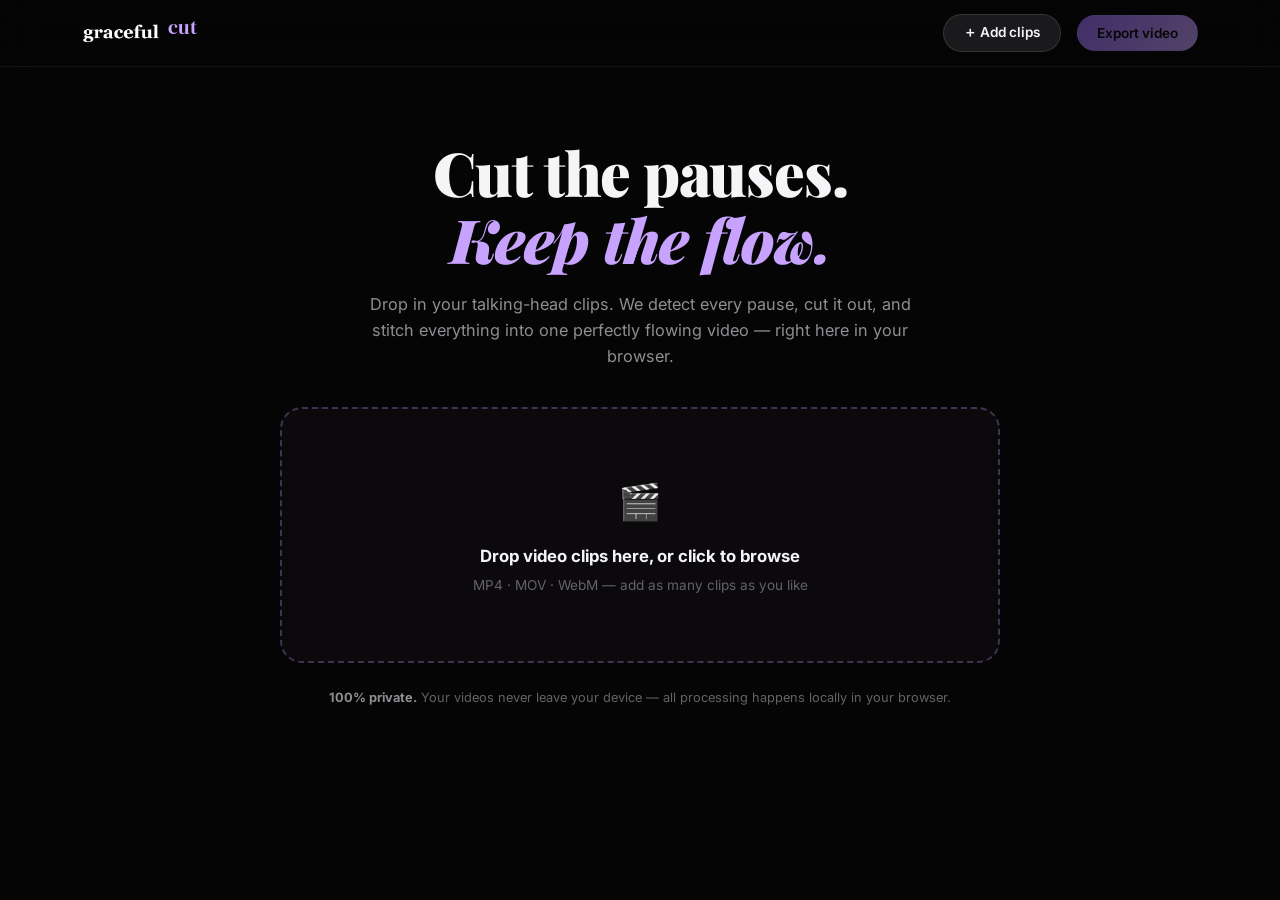
==== editor/index.html @ 5496f0fd "Add graceful cut — in-browser video editor with automatic pause removal - Upload multiple talking-he" ====
<!DOCTYPE html>
<html lang="en">
<head>
  <meta charset="UTF-8" />
  <meta name="viewport" content="width=device-width, initial-scale=1.0" />
  <meta name="theme-color" content="#050505" />
  <title>graceful cut — automatic pause removal &amp; clip stitching</title>
  <link href="https://fonts.googleapis.com/css2?family=DM+Serif+Display:ital@0;1&family=Inter:wght@300;400;500;600;700;800;900&family=Playfair+Display:ital,wght@0,400;0,700;0,900;1,400;1,700&display=swap" rel="stylesheet" />
  <link rel="icon" type="image/png" sizes="32x32" href="../Logo/favicon.png" />
  <link rel="apple-touch-icon" sizes="180x180" href="../Logo/apple-touch-icon.png" />
  <style>
    *, *::before, *::after { margin: 0; padding: 0; box-sizing: border-box; }

    :root {
      --bg: #050505;
      --bg-2: #0c0c0c;
      --surface: #111113;
      --surface-2: #1a1a1d;
      --border: rgba(255,255,255,0.06);
      --border-light: rgba(255,255,255,0.12);
      --text: #f5f5f7;
      --text-muted: #8e8e93;
      --text-dim: #636366;
      --white: #ffffff;
      --accent: #c8a2ff;
      --accent-2: #9d6eff;
      --warm: #ffb86c;
      --teal: #64ffda;
      --danger: #ff6b6b;
    }

    html { font-size: 16px; }
    body {
      font-family: 'Inter', -apple-system, BlinkMacSystemFont, sans-serif;
      background: var(--bg);
      color: var(--text);
      line-height: 1.6;
      min-height: 100vh;
      -webkit-font-smoothing: antialiased;
    }
    ::selection { background: var(--accent-2); color: white; }
    a { color: inherit; text-decoration: none; }
    button { font-family: inherit; cursor: pointer; }
    .container { max-width: 1180px; margin: 0 auto; padding: 0 clamp(1rem, 3vw, 2rem); }

    /* ── NAV ── */
    nav {
      position: sticky; top: 0; z-index: 100;
      padding: 0.7rem 0;
      background: rgba(5,5,5,0.8);
      backdrop-filter: blur(24px) saturate(180%);
      -webkit-backdrop-filter: blur(24px) saturate(180%);
      border-bottom: 1px solid var(--border);
    }
    nav .container { display: flex; align-items: center; gap: 1rem; }
    .logo { display: flex; align-items: baseline; gap: 0.5rem; }
    .logo img { height: 44px; width: auto; display: block; align-self: center; }
    .logo .app-name {
      font-family: 'DM Serif Display', serif;
      font-size: 1.25rem; color: var(--accent); letter-spacing: 0.01em;
    }
    .nav-spacer { flex: 1; }
    .btn {
      display: inline-flex; align-items: center; gap: 0.45rem;
      padding: 0.55rem 1.2rem; border-radius: 100px;
      border: 1px solid var(--border-light);
      background: var(--surface-2); color: var(--text);
      font-weight: 600; font-size: 0.85rem;
      transition: all 0.25s cubic-bezier(0.4,0,0.2,1);
      white-space: nowrap;
    }
    .btn:hover { border-color: rgba(255,255,255,0.25); transform: translateY(-1px); }
    .btn.primary { background: var(--white); color: var(--bg); border-color: transparent; }
    .btn.primary:hover { box-shadow: 0 0 24px rgba(255,255,255,0.18); }
    .btn.accent { background: linear-gradient(135deg, var(--accent-2), var(--accent)); color: #0a0a0a; border-color: transparent; }
    .btn.accent:hover { box-shadow: 0 0 24px rgba(157,110,255,0.4); }
    .btn:disabled { opacity: 0.4; cursor: not-allowed; transform: none; box-shadow: none; }
    .btn.small { padding: 0.35rem 0.85rem; font-size: 0.78rem; }
    .btn.ghost { background: transparent; border-color: transparent; color: var(--text-muted); }
    .btn.ghost:hover { color: var(--text); border-color: var(--border-light); }

    main { padding: 1.6rem 0 5rem; }

    /* ── EMPTY STATE ── */
    #emptyState { text-align: center; padding: clamp(2rem, 8vh, 6rem) 0; }
    #emptyState h1 {
      font-family: 'Playfair Display', serif;
      font-size: clamp(2.2rem, 5.5vw, 3.8rem);
      font-weight: 900; line-height: 1.1; letter-spacing: -0.02em;
      margin-bottom: 1.1rem;
    }
    #emptyState h1 em { font-style: italic; color: var(--accent); }
    #emptyState p.sub { color: var(--text-muted); max-width: 560px; margin: 0 auto 2.4rem; font-size: 1.02rem; }
    .dropzone {
      max-width: 720px; margin: 0 auto;
      border: 2px dashed rgba(200,162,255,0.28);
      border-radius: 22px;
      padding: clamp(2.2rem, 6vw, 4rem) 1.5rem;
      background: rgba(200,162,255,0.03);
      transition: all 0.25s;
      cursor: pointer;
    }
    .dropzone:hover, .dropzone.over { border-color: var(--accent); background: rgba(200,162,255,0.07); }
    .dropzone .dz-icon { font-size: 2.2rem; margin-bottom: 0.8rem; }
    .dropzone .dz-title { font-weight: 700; font-size: 1.05rem; margin-bottom: 0.35rem; }
    .dropzone .dz-sub { color: var(--text-dim); font-size: 0.85rem; }
    .privacy-note { margin-top: 1.6rem; color: var(--text-dim); font-size: 0.8rem; }
    .privacy-note b { color: var(--text-muted); }

    /* ── PLAYER ── */
    #editorUI { display: none; }
    #editorUI.on { display: block; }
    .player-card {
      background: var(--surface);
      border: 1px solid var(--border);
      border-radius: 18px;
      overflow: hidden;
      margin-bottom: 1.2rem;
    }
    #stage {
      position: relative; width: 100%;
      aspect-ratio: 16 / 9;
      background: #000;
      max-height: 62vh;
    }
    #stage video {
      position: absolute; inset: 0; width: 100%; height: 100%;
      object-fit: contain; opacity: 0; pointer-events: none;
    }
    #stage video.on { opacity: 1; }
    #stageHint {
      position: absolute; inset: 0; display: flex; align-items: center; justify-content: center;
      cursor: pointer; z-index: 2;
    }
    #bigPlay {
      width: 74px; height: 74px; border-radius: 50%;
      background: rgba(10,10,10,0.55); border: 1px solid rgba(255,255,255,0.2);
      backdrop-filter: blur(8px);
      display: flex; align-items: center; justify-content: center;
      font-size: 1.6rem; color: white;
      transition: all 0.25s; pointer-events: none;
    }
    #stageHint:hover #bigPlay { transform: scale(1.07); background: rgba(157,110,255,0.5); }
    #stageHint.hidden #bigPlay { opacity: 0; }

    .transport { padding: 0.85rem 1rem 1rem; }
    .transport-row { display: flex; align-items: center; gap: 0.9rem; flex-wrap: wrap; }
    #playBtn {
      width: 42px; height: 42px; border-radius: 50%; flex: none;
      background: var(--white); color: var(--bg); border: none;
      font-size: 1rem; display: flex; align-items: center; justify-content: center;
      transition: transform 0.2s;
    }
    #playBtn:hover { transform: scale(1.06); }
    .time-label { font-variant-numeric: tabular-nums; font-size: 0.85rem; color: var(--text-muted); min-width: 52px; }
    .time-label.cur { color: var(--text); font-weight: 600; text-align: right; }
    .seek-wrap { flex: 1; position: relative; height: 26px; min-width: 200px; display: flex; align-items: center; }
    .seek-track {
      position: absolute; left: 0; right: 0; top: 50%; transform: translateY(-50%);
      height: 8px; border-radius: 6px;
      background: var(--surface-2); overflow: hidden;
    }
    .seek-fill { position: absolute; left: 0; top: 0; bottom: 0; width: 0%; background: linear-gradient(90deg, var(--accent-2), var(--accent)); border-radius: 6px; }
    #seek {
      -webkit-appearance: none; appearance: none;
      position: relative; width: 100%; background: transparent; height: 26px; margin: 0;
      cursor: pointer; z-index: 2;
    }
    #seek::-webkit-slider-thumb {
      -webkit-appearance: none; width: 15px; height: 15px; border-radius: 50%;
      background: var(--white); border: 2px solid var(--accent-2);
      box-shadow: 0 1px 6px rgba(0,0,0,0.6);
    }
    #seek::-moz-range-thumb {
      width: 13px; height: 13px; border-radius: 50%;
      background: var(--white); border: 2px solid var(--accent-2);
    }
    .saved-chip {
      display: inline-flex; align-items: center; gap: 0.4rem;
      padding: 0.3rem 0.85rem; border-radius: 100px;
      background: rgba(100,255,218,0.07); border: 1px solid rgba(100,255,218,0.18);
      color: var(--teal); font-size: 0.78rem; font-weight: 600; white-space: nowrap;
    }

    /* ── SETTINGS ── */
    .settings-bar {
      background: var(--surface);
      border: 1px solid var(--border);
      border-radius: 16px;
      padding: 0.9rem 1.1rem;
      margin-bottom: 1.6rem;
      display: flex; align-items: center; gap: 1.4rem; flex-wrap: wrap;
    }
    .settings-title { font-size: 0.72rem; font-weight: 700; letter-spacing: 0.14em; text-transform: uppercase; color: var(--accent); white-space: nowrap; }
    .slider-group { display: flex; align-items: center; gap: 0.6rem; }
    .slider-group label { font-size: 0.78rem; color: var(--text-muted); white-space: nowrap; }
    .slider-group output { font-size: 0.78rem; color: var(--text); font-weight: 600; min-width: 46px; font-variant-numeric: tabular-nums; }
    input[type="range"].mini {
      -webkit-appearance: none; appearance: none; width: 110px; height: 4px; border-radius: 4px;
      background: var(--surface-2); outline: none; cursor: pointer;
    }
    input[type="range"].mini::-webkit-slider-thumb {
      -webkit-appearance: none; width: 13px; height: 13px; border-radius: 50%;
      background: var(--accent); border: none;
    }
    input[type="range"].mini::-moz-range-thumb { width: 13px; height: 13px; border-radius: 50%; background: var(--accent); border: none; }
    .settings-note { font-size: 0.72rem; color: var(--text-dim); flex-basis: 100%; }

    /* ── CLIPS ── */
    .clips-header { display: flex; align-items: baseline; gap: 1rem; margin-bottom: 0.4rem; }
    .clips-header h2 { font-family: 'Playfair Display', serif; font-size: 1.5rem; font-weight: 700; }
    .clips-header .hint { color: var(--text-dim); font-size: 0.8rem; }

    .insert-zone { display: flex; justify-content: center; padding: 0.15rem 0; }
    .insert-zone button {
      border: 1px dashed rgba(255,255,255,0.14); background: transparent;
      color: var(--text-dim); border-radius: 100px;
      font-size: 0.72rem; font-weight: 600; padding: 0.22rem 0.9rem;
      opacity: 0.55; transition: all 0.2s;
    }
    .insert-zone button:hover, .insert-zone.over button { opacity: 1; color: var(--accent); border-color: rgba(200,162,255,0.5); background: rgba(200,162,255,0.06); }

    .clip-row {
      background: var(--surface);
      border: 1px solid var(--border);
      border-radius: 16px;
      padding: 0.85rem 1rem 1rem;
      transition: border-color 0.2s, box-shadow 0.2s;
    }
    .clip-row.drag-over-top { box-shadow: 0 -3px 0 0 var(--accent); }
    .clip-row.drag-over-bottom { box-shadow: 0 3px 0 0 var(--accent); }
    .clip-row.dragging { opacity: 0.45; }
    .clip-head { display: flex; align-items: center; gap: 0.8rem; margin-bottom: 0.7rem; }
    .grab {
      cursor: grab; color: var(--text-dim); font-size: 1rem; line-height: 1;
      padding: 0.3rem 0.15rem; user-select: none; flex: none;
    }
    .grab:active { cursor: grabbing; }
    .clip-thumb {
      width: 58px; height: 36px; border-radius: 7px; object-fit: cover;
      background: #000; border: 1px solid var(--border-light); flex: none;
    }
    .clip-info { min-width: 0; flex: 1; }
    .clip-name { font-weight: 600; font-size: 0.88rem; white-space: nowrap; overflow: hidden; text-overflow: ellipsis; }
    .clip-meta { font-size: 0.74rem; color: var(--text-muted); font-variant-numeric: tabular-nums; }
    .clip-meta .saved { color: var(--teal); }
    .clip-meta .warn { color: var(--warm); }
    .clip-actions { display: flex; gap: 0.3rem; flex: none; }
    .icon-btn {
      width: 30px; height: 30px; border-radius: 8px;
      border: 1px solid transparent; background: transparent;
      color: var(--text-dim); font-size: 0.85rem;
      display: flex; align-items: center; justify-content: center;
      transition: all 0.2s;
    }
    .icon-btn:hover { color: var(--text); background: var(--surface-2); border-color: var(--border-light); }
    .icon-btn.danger:hover { color: var(--danger); }
    .icon-btn:disabled { opacity: 0.25; cursor: default; background: transparent; border-color: transparent; }

    .strip {
      position: relative; height: 64px;
      border-radius: 10px; overflow: hidden;
      background: var(--bg-2);
      border: 1px solid var(--border);
      touch-action: none;
    }
    .strip canvas { position: absolute; inset: 0; width: 100%; height: 100%; display: block; }
    .strip .olay { position: absolute; inset: 0; }
    .strip .analyzing-note {
      position: absolute; inset: 0; display: flex; align-items: center; justify-content: center;
      font-size: 0.78rem; color: var(--accent); gap: 0.5rem;
      background: repeating-linear-gradient(100deg, transparent 0 18px, rgba(200,162,255,0.04) 18px 36px);
      background-size: 200% 100%;
      animation: shimmer 1.4s linear infinite;
    }
    @keyframes shimmer { to { background-position: -72px 0; } }
    .spinner {
      width: 13px; height: 13px; border-radius: 50%;
      border: 2px solid rgba(200,162,255,0.25); border-top-color: var(--accent);
      animation: spin 0.8s linear infinite;
    }
    @keyframes spin { to { transform: rotate(360deg); } }

    .seg {
      position: absolute; top: 0; bottom: 0;
      cursor: pointer;
    }
    .seg::after {
      content: ''; position: absolute; inset: 0;
      border-top: 2px solid rgba(100,255,218,0.45);
      border-bottom: 2px solid rgba(100,255,218,0.45);
      pointer-events: none;
    }
    .seg.sel { background: rgba(200,162,255,0.12); }
    .seg.sel::after { border-color: var(--accent); }
    .seg .h { position: absolute; top: 0; bottom: 0; width: 10px; cursor: ew-resize; z-index: 3; }
    .seg .h::after {
      content: ''; position: absolute; top: 18%; bottom: 18%; width: 3px;
      border-radius: 3px; background: rgba(255,255,255,0.35);
      opacity: 0; transition: opacity 0.15s;
    }
    .seg .h.l { left: -1px; } .seg .h.l::after { left: 2px; }
    .seg .h.r { right: -1px; } .seg .h.r::after { right: 2px; }
    .strip:hover .seg .h::after, .seg.sel .h::after { opacity: 1; }
    .seg .kill {
      position: absolute; top: 4px; right: 5px; z-index: 4;
      width: 20px; height: 20px; border-radius: 6px;
      background: rgba(255,107,107,0.9); color: #fff; border: none;
      font-size: 0.72rem; line-height: 1; display: none;
      align-items: center; justify-content: center;
    }
    .seg.sel .kill { display: flex; }

    .gap {
      position: absolute; top: 0; bottom: 0; cursor: pointer;
      background: rgba(5,5,5,0.68);
      background-image: repeating-linear-gradient(135deg, rgba(255,107,107,0.13) 0 5px, transparent 5px 11px);
      transition: background-color 0.15s;
    }
    .gap:hover { background-color: rgba(255,107,107,0.14); }
    .gap::after {
      content: '↺'; position: absolute; top: 50%; left: 50%; transform: translate(-50%,-50%);
      color: var(--danger); font-size: 0.8rem; opacity: 0; transition: opacity 0.15s;
    }
    .gap:hover::after { opacity: 1; }

    .playhead {
      position: absolute; top: 0; bottom: 0; width: 2px;
      background: var(--white); z-index: 5; display: none;
      box-shadow: 0 0 8px rgba(255,255,255,0.7);
      pointer-events: none;
    }

    .add-end-wrap { margin-top: 1rem; display: flex; justify-content: center; }

    /* ── MODAL ── */
    .modal {
      position: fixed; inset: 0; z-index: 500;
      background: rgba(0,0,0,0.72);
      backdrop-filter: blur(6px);
      display: flex; align-items: center; justify-content: center;
      padding: 1.2rem;
    }
    .modal[hidden] { display: none; }
    .sheet {
      background: var(--surface);
      border: 1px solid var(--border-light);
      border-radius: 20px;
      width: min(480px, 100%);
      padding: 1.8rem;
      box-shadow: 0 30px 80px rgba(0,0,0,0.6);
    }
    .sheet h3 { font-family: 'Playfair Display', serif; font-size: 1.5rem; margin-bottom: 1.1rem; }
    .field { margin-bottom: 1rem; }
    .field label { display: block; font-size: 0.78rem; font-weight: 600; color: var(--text-muted); margin-bottom: 0.4rem; }
    .field select {
      width: 100%; padding: 0.65rem 0.8rem; border-radius: 10px;
      background: var(--surface-2); color: var(--text);
      border: 1px solid var(--border-light); font-family: inherit; font-size: 0.9rem;
    }
    .note { font-size: 0.78rem; color: var(--text-dim); margin-bottom: 1.2rem; line-height: 1.55; }
    .note b { color: var(--text-muted); }
    .sheet .actions { display: flex; gap: 0.7rem; justify-content: flex-end; }
    .prog-wrap { margin: 0.4rem 0 1.2rem; }
    .prog-bar { height: 9px; border-radius: 6px; background: var(--surface-2); overflow: hidden; }
    .prog-fill { height: 100%; width: 0%; border-radius: 6px; background: linear-gradient(90deg, var(--accent-2), var(--teal)); transition: width 0.3s linear; }
    .prog-label { display: flex; justify-content: space-between; font-size: 0.78rem; color: var(--text-muted); margin-top: 0.5rem; font-variant-numeric: tabular-nums; }
    .done-box { text-align: center; padding: 0.6rem 0 1.2rem; }
    .done-box .big { font-size: 2rem; margin-bottom: 0.5rem; }
    .done-box p { color: var(--text-muted); font-size: 0.88rem; }
    .done-box a { color: var(--teal); font-weight: 600; }

    .toast {
      position: fixed; bottom: 1.4rem; left: 50%; transform: translateX(-50%) translateY(20px);
      background: var(--surface-2); border: 1px solid var(--border-light);
      color: var(--text); font-size: 0.85rem; padding: 0.7rem 1.3rem;
      border-radius: 100px; z-index: 600; opacity: 0;
      transition: all 0.3s; pointer-events: none; white-space: nowrap;
      box-shadow: 0 10px 40px rgba(0,0,0,0.5);
    }
    .toast.on { opacity: 1; transform: translateX(-50%) translateY(0); }

    @media (max-width: 640px) {
      .logo img { height: 34px; }
      .settings-bar { gap: 0.8rem; }
      .transport-row { gap: 0.6rem; }
      .saved-chip { display: none; }
      .clip-thumb { display: none; }
    }
  </style>
</head>
<body>

<nav>
  <div class="container">
    <a class="logo" href="../" title="Back to the graceful site">
      <img src="../Logo/graceful-w.png.webp" alt="graceful" />
      <span class="app-name">cut</span>
    </a>
    <div class="nav-spacer"></div>
    <button class="btn" id="addClipsBtn">＋ Add clips</button>
    <button class="btn accent" id="exportBtn" disabled>Export video</button>
  </div>
</nav>

<main class="container">

  <!-- EMPTY STATE -->
  <section id="emptyState">
    <h1>Cut the pauses.<br /><em>Keep the flow.</em></h1>
    <p class="sub">Drop in your talking-head clips. We detect every pause, cut it out, and stitch everything into one perfectly flowing video — right here in your browser.</p>
    <div class="dropzone" id="dropzone">
      <div class="dz-icon">🎬</div>
      <div class="dz-title">Drop video clips here, or click to browse</div>
      <div class="dz-sub">MP4 · MOV · WebM — add as many clips as you like</div>
    </div>
    <p class="privacy-note"><b>100% private.</b> Your videos never leave your device — all processing happens locally in your browser.</p>
  </section>

  <!-- EDITOR -->
  <section id="editorUI">
    <div class="player-card">
      <div id="stage">
        <div id="stageHint"><div id="bigPlay">▶</div></div>
      </div>
      <div class="transport">
        <div class="transport-row">
          <button id="playBtn" title="Play / pause (space)">▶</button>
          <span class="time-label cur" id="curTime">0:00</span>
          <div class="seek-wrap">
            <div class="seek-track" id="seekTrack"><div class="seek-fill" id="seekFill"></div></div>
            <input type="range" id="seek" min="0" max="100" step="0.01" value="0" />
          </div>
          <span class="time-label" id="totTime">0:00</span>
          <span class="saved-chip" id="savedChip">✂ saved 0:00</span>
        </div>
      </div>
    </div>

    <div class="settings-bar">
      <span class="settings-title">Pause detection</span>
      <div class="slider-group">
        <label for="sThresh">Sensitivity</label>
        <input type="range" class="mini" id="sThresh" min="-60" max="-25" step="1" value="-42" />
        <output id="oThresh">-42 dB</output>
      </div>
      <div class="slider-group">
        <label for="sMin">Min pause</label>
        <input type="range" class="mini" id="sMin" min="0.2" max="2" step="0.05" value="0.5" />
        <output id="oMin">0.50s</output>
      </div>
      <div class="slider-group">
        <label for="sPad">Breathing room</label>
        <input type="range" class="mini" id="sPad" min="0" max="0.5" step="0.01" value="0.15" />
        <output id="oPad">0.15s</output>
      </div>
      <button class="btn small" id="redetectBtn">Re-detect pauses</button>
      <span class="settings-note">Re-detecting applies these settings to every clip and resets any manual trims. Striped regions are cut; click one to restore it. Drag segment edges to trim, click a segment and hit ✕ (or Delete) to cut it.</span>
    </div>

    <div class="clips-header">
      <h2>Clips</h2>
      <span class="hint">drag ⠿ to reorder · use ＋ zones to insert clips anywhere</span>
    </div>
    <div id="clipList"></div>
    <div class="add-end-wrap">
      <button class="btn" id="addEndBtn">＋ Add clips to the end</button>
    </div>
  </section>
</main>

<!-- EXPORT MODAL -->
<div class="modal" id="exportModal" hidden>
  <div class="sheet">
    <h3>Export video</h3>
    <div id="exportSetup">
      <div class="field">
        <label for="resSel">Resolution</label>
        <select id="resSel"></select>
      </div>
      <p class="note">Rendering runs in <b>real time</b> — a 5-minute edit takes about 5 minutes. Keep this tab <b>open and visible</b> until it finishes. The file downloads automatically when done.</p>
      <div class="actions">
        <button class="btn ghost" id="cancelSetupBtn">Cancel</button>
        <button class="btn accent" id="startExportBtn">Start export</button>
      </div>
    </div>
    <div id="exportProgress" hidden>
      <div class="prog-wrap">
        <div class="prog-bar"><div class="prog-fill" id="progFill"></div></div>
        <div class="prog-label"><span id="progPct">0%</span><span id="progEta">–</span></div>
      </div>
      <p class="note">Rendering… keep this tab visible. Audio is muted while exporting.</p>
      <div class="actions">
        <button class="btn ghost" id="cancelExportBtn">Cancel export</button>
      </div>
    </div>
    <div id="exportDone" hidden>
      <div class="done-box">
        <div class="big">✅</div>
        <p id="doneMsg">Your video has been downloaded.</p>
        <p style="margin-top:0.5rem"><a id="redownload" download>Download again</a></p>
      </div>
      <div class="actions">
        <button class="btn primary" id="closeDoneBtn">Done</button>
      </div>
    </div>
  </div>
</div>

<div class="toast" id="toast"></div>
<input type="file" id="fileInput" accept="video/*,.mp4,.mov,.m4v,.webm,.mkv" multiple hidden />

<script>
'use strict';

/* ═══════════════ STATE ═══════════════ */

const $ = s => document.querySelector(s);
const stage = $('#stage'), clipList = $('#clipList');

const state = {
  clips: [],           // ordered list of clip objects
  sel: null,           // {clipId, si} selected kept segment
  playing: false,
  t: 0,                // playhead position in composed (output) time
  exporting: false,
};
const settings = { thresholdDb: -42, minPause: 0.5, pad: 0.15 };
let uid = 0;
let insertIndex = null;      // where the next picked files get inserted (null = end)
let actx = null, streamDest = null;
let exportCancel = false;
let lastBlobUrl = null;

/* ═══════════════ UTILITIES ═══════════════ */

function fmt(t) {
  t = Math.max(0, t || 0);
  const m = Math.floor(t / 60), s = Math.floor(t % 60);
  return m + ':' + String(s).padStart(2, '0');
}
function fmtS(t) { return t >= 60 ? fmt(t) : (Math.round(t * 10) / 10) + 's'; }
function segLen(s) { return s.end - s.start; }
function keptDur(c) { return c.segments.reduce((a, s) => a + segLen(s), 0); }
function totalDur() { return state.clips.reduce((a, c) => a + keptDur(c), 0); }
function rawDur() { return state.clips.reduce((a, c) => a + (c.duration || 0), 0); }
function clipById(id) { return state.clips.find(c => c.id === id); }

function toast(msg) {
  const el = $('#toast');
  el.textContent = msg;
  el.classList.add('on');
  clearTimeout(el._t);
  el._t = setTimeout(() => el.classList.remove('on'), 2600);
}

function seekTo(v, t) {
  return new Promise(res => {
    t = Math.min(Math.max(t, 0), (v.duration || t));
    if (Math.abs(v.currentTime - t) < 0.002 && v.readyState >= 2) return res();
    let done = false;
    const h = () => { if (done) return; done = true; v.removeEventListener('seeked', h); res(); };
    v.addEventListener('seeked', h);
    setTimeout(h, 3000); // safety net — never hang on a stuck seek
    try { v.currentTime = t; } catch (e) { h(); }
  });
}

/* ═══════════════ COMPOSED TIMELINE MATH ═══════════════ */

// Composed time t → {ci, si, vt}: clip index, segment index, time within the clip.
function locate(t) {
  let rem = t;
  for (let ci = 0; ci < state.clips.length; ci++) {
    const c = state.clips[ci];
    for (let si = 0; si < c.segments.length; si++) {
      const L = segLen(c.segments[si]);
      if (rem < L - 1e-6) return { ci, si, vt: c.segments[si].start + rem };
      rem -= L;
    }
  }
  for (let ci = state.clips.length - 1; ci >= 0; ci--) {
    const c = state.clips[ci];
    if (c.segments.length) {
      const si = c.segments.length - 1;
      return { ci, si, vt: c.segments[si].end };
    }
  }
  return null;
}

function composedAt(ci, si, vt) {
  let t = 0;
  for (let i = 0; i < ci; i++) t += keptDur(state.clips[i]);
  const c = state.clips[ci];
  for (let j = 0; j < si; j++) t += segLen(c.segments[j]);
  return t + (vt - c.segments[si].start);
}

function nextLoc(loc) {
  const c = state.clips[loc.ci];
  if (loc.si + 1 < c.segments.length)
    return { ci: loc.ci, si: loc.si + 1, vt: c.segments[loc.si + 1].start };
  for (let ci = loc.ci + 1; ci < state.clips.length; ci++) {
    const k = state.clips[ci];
    if (k.segments.length) return { ci, si: 0, vt: k.segments[0].start };
  }
  return null;
}

/* ═══════════════ CLIP LOADING & ANALYSIS ═══════════════ */

async function addFiles(files, index) {
  const arr = [...files].filter(f =>
    (f.type && f.type.startsWith('video/')) || /\.(mp4|mov|m4v|webm|mkv)$/i.test(f.name));
  if (!arr.length) { toast('No video files found in that selection'); return; }
  stopPlayback();
  for (const f of arr) {
    const clip = makeClip(f);
    if (index == null) state.clips.push(clip);
    else state.clips.splice(index++, 0, clip);
    loadClip(clip);
  }
  refresh();
}

function makeClip(file) {
  const url = URL.createObjectURL(file);
  const v = document.createElement('video');
  v.src = url;
  v.preload = 'auto';
  v.playsInline = true;
  v.setAttribute('playsinline', '');
  v.muted = false;
  stage.appendChild(v);
  return {
    id: ++uid, file, url, video: v,
    name: file.name.replace(/\.[^.]+$/, ''),
    duration: 0, segments: [], status: 'loading',
    db: null, hop: 0.02, thumb: null,
    srcNode: null, monGain: null,
  };
}

async function loadClip(clip) {
  try {
    await new Promise((res, rej) => {
      if (clip.video.readyState >= 1) return res();
      clip.video.addEventListener('loadedmetadata', res, { once: true });
      clip.video.addEventListener('error', () => rej(new Error('unsupported')), { once: true });
    });
    clip.duration = clip.video.duration;
    if (!isFinite(clip.duration) || clip.duration <= 0) {
      // MediaRecorder-produced files (screen/browser recordings) report Infinity
      // until forced to seek to the end — standard workaround.
      const v = clip.video;
      await new Promise(res => {
        const h = () => { if (isFinite(v.duration)) { v.removeEventListener('durationchange', h); res(); } };
        v.addEventListener('durationchange', h);
        setTimeout(res, 4000);
        try { v.currentTime = 1e7; } catch (e) { res(); }
      });
      clip.duration = isFinite(v.duration) ? v.duration : 0;
      await seekTo(v, 0);
    }
    try {
      await seekTo(clip.video, Math.min(0.5, clip.duration / 2));
      clip.thumb = grabThumb(clip.video);
      await seekTo(clip.video, 0);
    } catch (e) { /* thumb is optional */ }
    refresh();
    await analyzeClip(clip);
  } catch (e) {
    clip.status = 'error';
    refresh();
    toast(`Couldn't load “${clip.name}” — format not supported by this browser`);
  }
}

function grabThumb(v) {
  if (!v.videoWidth) return null;
  const c = document.createElement('canvas');
  const s = 116 / v.videoWidth;
  c.width = 116; c.height = Math.max(1, Math.round(v.videoHeight * s));
  c.getContext('2d').drawImage(v, 0, 0, c.width, c.height);
  try { return c.toDataURL('image/jpeg', 0.6); } catch (e) { return null; }
}

async function analyzeClip(clip) {
  clip.status = 'analyzing';
  refresh();
  try {
    const buf = await clip.file.arrayBuffer();
    const rate = 16000;
    const octx = new OfflineAudioContext(1, rate, rate);
    const ab = await octx.decodeAudioData(buf);
    const hop = 0.02;
    const win = Math.round(hop * ab.sampleRate);
    const n = Math.max(1, Math.floor(ab.length / win));
    const db = new Float32Array(n);
    const chans = [];
    for (let c = 0; c < ab.numberOfChannels; c++) chans.push(ab.getChannelData(c));
    for (let i = 0; i < n; i++) {
      let sum = 0;
      const s0 = i * win, s1 = Math.min(ab.length, s0 + win);
      for (const ch of chans) for (let j = s0; j < s1; j++) { const x = ch[j]; sum += x * x; }
      const rms = Math.sqrt(sum / ((s1 - s0) * chans.length));
      db[i] = 20 * Math.log10(rms + 1e-7);
    }
    clip.db = db;
    clip.hop = hop;
    if (!isFinite(clip.duration) || clip.duration <= 0) clip.duration = n * hop;
    clip.segments = detectSegments(clip);
    clip.status = 'ready';
  } catch (e) {
    console.warn('Audio analysis failed for', clip.name, e);
    clip.db = null;
    clip.segments = clip.duration ? [{ start: 0, end: clip.duration }] : [];
    clip.status = 'noaudio';
  }
  refresh();
}

function detectSegments(clip) {
  const dur = clip.duration;
  if (!clip.db || !dur) return dur ? [{ start: 0, end: dur }] : [];
  const { thresholdDb, minPause, pad } = settings;
  const db = clip.db, hop = clip.hop;
  const removed = [];
  let i = 0;
  while (i < db.length) {
    if (db[i] < thresholdDb) {
      let j = i;
      while (j < db.length && db[j] < thresholdDb) j++;
      let t0 = i * hop, t1 = j * hop;
      const atStart = i === 0, atEnd = j === db.length;
      if (t1 - t0 >= minPause) {
        if (!atStart) t0 += pad;      // keep a breath of silence around speech
        if (atEnd) t1 = dur; else t1 -= pad;
        t0 = Math.max(0, t0); t1 = Math.min(dur, t1);
        if (t1 - t0 > 0.06) removed.push([t0, t1]);
      }
      i = j;
    } else i++;
  }
  const kept = [];
  let cur = 0;
  for (const [a, b] of removed) {
    if (a - cur >= 0.08) kept.push({ start: cur, end: a });
    cur = Math.max(cur, b);
  }
  if (dur - cur >= 0.08) kept.push({ start: cur, end: dur });
  return kept;
}

function gapsOf(clip) {
  const g = [];
  let cur = 0;
  for (const s of clip.segments) {
    if (s.start - cur > 0.01) g.push({ start: cur, end: s.start });
    cur = s.end;
  }
  if (clip.duration - cur > 0.01) g.push({ start: cur, end: clip.duration });
  return g;
}

function restoreGap(clip, gap) {
  let start = gap.start, end = gap.end;
  const remaining = [];
  for (const s of clip.segments) {
    if (Math.abs(s.end - gap.start) < 0.02 || Math.abs(s.start - gap.end) < 0.02) {
      start = Math.min(start, s.start);
      end = Math.max(end, s.end);
    } else remaining.push(s);
  }
  remaining.push({ start, end });
  remaining.sort((a, b) => a.start - b.start);
  clip.segments = remaining;
}

/* ═══════════════ AUDIO GRAPH ═══════════════ */

function ensureAudio() {
  if (!actx) {
    actx = new (window.AudioContext || window.webkitAudioContext)();
    streamDest = actx.createMediaStreamDestination();
  }
  for (const c of state.clips) {
    if (!c.srcNode && c.status !== 'error') {
      try {
        c.srcNode = actx.createMediaElementSource(c.video);
        c.monGain = actx.createGain();
        c.srcNode.connect(c.monGain);
        c.monGain.connect(actx.destination);
        c.srcNode.connect(streamDest);
      } catch (e) { /* already connected or no audio */ }
    }
  }
}

/* ═══════════════ PLAYBACK ENGINE ═══════════════ */

const player = {
  raf: 0,
  token: 0,
  wasPlaying: false,

  setActive(loc) {
    state.clips.forEach((c, i) => c.video.classList.toggle('on', i === loc.ci));
  },

  async show(loc) {           // display a paused frame at loc
    if (!loc) return;
    const tok = ++this.token;
    const c = state.clips[loc.ci];
    this.setActive(loc);
    await seekTo(c.video, loc.vt);
    if (tok !== this.token) return;
    updateTransport();
  },

  async play() {
    if (state.playing || state.exporting) return;
    if (totalDur() <= 0.01) { toast('Nothing to play yet — everything is cut'); return; }
    ensureAudio();
    if (actx.state === 'suspended') actx.resume();
    if (state.t >= totalDur() - 0.02) state.t = 0;
    const loc = locate(state.t);
    if (!loc) return;
    state.playing = true;
    updatePlayBtn();
    this.startSeg(loc);
  },

  async startSeg(loc) {
    const tok = ++this.token;
    const c = state.clips[loc.ci];
    this.setActive(loc);
    await seekTo(c.video, loc.vt);
    if (tok !== this.token || !state.playing) return;
    try { await c.video.play(); } catch (e) { this.pause(); return; }
    if (tok !== this.token || !state.playing) { c.video.pause(); return; }

    const tick = () => {
      if (tok !== this.token || !state.playing) return;
      const seg = c.segments[loc.si];
      if (!seg) { this.pause(); return; }
      const vt = c.video.currentTime;
      if (c.video.ended || vt >= seg.end - 0.015) {
        c.video.pause();
        const nxt = nextLoc(loc);
        if (nxt) {
          state.t = composedAt(nxt.ci, nxt.si, nxt.vt);
          this.startSeg(nxt);
        } else {
          state.t = totalDur();
          this.pause();
          updateTransport();
        }
        return;
      }
      state.t = composedAt(loc.ci, loc.si, Math.max(vt, seg.start));
      updateTransport(loc, vt);
      this.raf = requestAnimationFrame(tick);
    };
    this.raf = requestAnimationFrame(tick);
  },

  pause() {
    this.token++;
    state.playing = false;
    cancelAnimationFrame(this.raf);
    for (const c of state.clips) { try { c.video.pause(); } catch (e) {} }
    updatePlayBtn();
  },

  async seekComposed(t) {
    state.t = Math.min(Math.max(0, t), totalDur());
    await this.show(locate(state.t));
  },
};

function stopPlayback() { if (state.playing) player.pause(); }

function updatePlayBtn() {
  $('#playBtn').textContent = state.playing ? '⏸' : '▶';
  $('#stageHint').classList.toggle('hidden', state.playing);
}

function updateTransport(loc, vt) {
  const total = totalDur();
  $('#curTime').textContent = fmt(state.t);
  $('#totTime').textContent = fmt(total);
  const seek = $('#seek');
  if (!seek._dragging) {
    seek.max = Math.max(total, 0.01);
    seek.value = state.t;
  }
  $('#seekFill').style.width = total > 0 ? (state.t / total * 100) + '%' : '0%';
  // strip playhead on the active clip
  if (!loc && state.playing === false) loc = locate(state.t);
  document.querySelectorAll('.playhead').forEach(el => el.style.display = 'none');
  if (loc) {
    const c = state.clips[loc.ci];
    const row = clipList.querySelector(`[data-clip="${c.id}"] .playhead`);
    if (row && c.duration) {
      const t = vt != null ? vt : loc.vt;
      row.style.display = 'block';
      row.style.left = (t / c.duration * 100) + '%';
    }
  }
}

/* ═══════════════ RENDERING ═══════════════ */

function refresh() {
  const has = state.clips.length > 0;
  $('#emptyState').style.display = has ? 'none' : '';
  $('#editorUI').classList.toggle('on', has);
  $('#exportBtn').disabled = !has || totalDur() <= 0.01 || state.exporting;

  if (state.sel && (!clipById(state.sel.clipId) || !clipById(state.sel.clipId).segments[state.sel.si]))
    state.sel = null;

  state.t = Math.min(state.t, totalDur());

  if (!has) { clipList.innerHTML = ''; return; }

  clipList.innerHTML = '';
  state.clips.forEach((clip, idx) => {
    clipList.appendChild(makeInsertZone(idx));
    clipList.appendChild(makeClipRow(clip, idx));
  });

  const saved = Math.max(0, rawDur() - totalDur());
  $('#savedChip').textContent = '✂ saved ' + fmtS(saved);
  updateTransport();
  requestAnimationFrame(drawAllWaves);
}

function makeInsertZone(idx) {
  const z = document.createElement('div');
  z.className = 'insert-zone';
  const b = document.createElement('button');
  b.textContent = '＋ insert clips here';
  b.addEventListener('click', () => { insertIndex = idx; $('#fileInput').click(); });
  z.appendChild(b);
  z.addEventListener('dragover', e => { e.preventDefault(); z.classList.add('over'); });
  z.addEventListener('dragleave', () => z.classList.remove('over'));
  z.addEventListener('drop', e => {
    e.preventDefault(); e.stopPropagation();
    z.classList.remove('over');
    if (e.dataTransfer.files.length) addFiles(e.dataTransfer.files, idx);
  });
  return z;
}

function makeClipRow(clip, idx) {
  const row = document.createElement('div');
  row.className = 'clip-row';
  row.dataset.clip = clip.id;

  /* header */
  const head = document.createElement('div');
  head.className = 'clip-head';

  const grab = document.createElement('span');
  grab.className = 'grab';
  grab.textContent = '⠿';
  grab.title = 'Drag to reorder';
  grab.draggable = true;
  grab.addEventListener('dragstart', e => {
    e.dataTransfer.setData('text/plain', String(clip.id));
    e.dataTransfer.effectAllowed = 'move';
    try { e.dataTransfer.setDragImage(row, 24, 24); } catch (err) {}
    row.classList.add('dragging');
  });
  grab.addEventListener('dragend', () => row.classList.remove('dragging'));

  const thumb = document.createElement('img');
  thumb.className = 'clip-thumb';
  thumb.alt = '';
  if (clip.thumb) thumb.src = clip.thumb;

  const info = document.createElement('div');
  info.className = 'clip-info';
  const nm = document.createElement('div');
  nm.className = 'clip-name';
  nm.textContent = (idx + 1) + '. ' + clip.name;
  const meta = document.createElement('div');
  meta.className = 'clip-meta';
  if (clip.status === 'loading') meta.textContent = 'loading…';
  else if (clip.status === 'error') meta.innerHTML = '<span class="warn">⚠ format not supported — remove this clip</span>';
  else if (clip.status === 'analyzing') meta.textContent = fmt(clip.duration) + ' · detecting pauses…';
  else {
    const pauses = gapsOf(clip).length;
    const saved = Math.max(0, clip.duration - keptDur(clip));
    let s = fmt(clip.duration) + ' · ' + pauses + (pauses === 1 ? ' pause cut' : ' pauses cut');
    if (saved > 0.05) s += ' · <span class="saved">saved ' + fmtS(saved) + '</span>';
    if (clip.status === 'noaudio') s += ' · <span class="warn">no audio track — kept in full</span>';
    if (!clip.segments.length) s = fmt(clip.duration) + ' · <span class="warn">fully cut — click the strip to restore</span>';
    meta.innerHTML = s;
  }
  info.appendChild(nm);
  info.appendChild(meta);

  const actions = document.createElement('div');
  actions.className = 'clip-actions';
  const mk = (txt, title, fn, cls) => {
    const b = document.createElement('button');
    b.className = 'icon-btn' + (cls ? ' ' + cls : '');
    b.textContent = txt;
    b.title = title;
    b.addEventListener('click', fn);
    return b;
  };
  const up = mk('↑', 'Move up', () => moveClip(idx, idx - 1));
  const dn = mk('↓', 'Move down', () => moveClip(idx, idx + 1));
  up.disabled = idx === 0;
  dn.disabled = idx === state.clips.length - 1;
  actions.appendChild(up);
  actions.appendChild(dn);
  actions.appendChild(mk('✕', 'Remove clip', () => removeClip(clip), 'danger'));

  head.appendChild(grab);
  head.appendChild(thumb);
  head.appendChild(info);
  head.appendChild(actions);
  row.appendChild(head);

  /* strip */
  const strip = document.createElement('div');
  strip.className = 'strip';
  const cnv = document.createElement('canvas');
  cnv.dataset.clip = clip.id;
  strip.appendChild(cnv);
  const olay = document.createElement('div');
  olay.className = 'olay';
  strip.appendChild(olay);
  const ph = document.createElement('div');
  ph.className = 'playhead';
  strip.appendChild(ph);
  row.appendChild(strip);

  if (clip.status === 'analyzing' || clip.status === 'loading') {
    const note = document.createElement('div');
    note.className = 'analyzing-note';
    note.innerHTML = '<span class="spinner"></span> detecting pauses…';
    strip.appendChild(note);
  } else {
    buildOverlays(clip, olay, strip);
  }

  /* row drag & drop reorder */
  row.addEventListener('dragover', e => {
    if (![...e.dataTransfer.types].includes('text/plain')) return;
    e.preventDefault();
    const r = row.getBoundingClientRect();
    const before = (e.clientY - r.top) < r.height / 2;
    row.classList.toggle('drag-over-top', before);
    row.classList.toggle('drag-over-bottom', !before);
  });
  row.addEventListener('dragleave', () => row.classList.remove('drag-over-top', 'drag-over-bottom'));
  row.addEventListener('drop', e => {
    e.preventDefault();
    row.classList.remove('drag-over-top', 'drag-over-bottom');
    const id = parseInt(e.dataTransfer.getData('text/plain'), 10);
    if (!id) return;
    const from = state.clips.findIndex(c => c.id === id);
    if (from < 0) return;
    const r = row.getBoundingClientRect();
    let to = idx + ((e.clientY - r.top) < r.height / 2 ? 0 : 1);
    if (from < to) to--;
    if (to !== from) moveClip(from, to);
  });

  return row;
}

function buildOverlays(clip, olay, strip) {
  olay.innerHTML = '';
  const dur = clip.duration || 1;
  const pct = t => (t / dur * 100) + '%';

  // removed regions (gaps) — click to restore
  for (const g of gapsOf(clip)) {
    const el = document.createElement('div');
    el.className = 'gap';
    el.style.left = pct(g.start);
    el.style.width = pct(g.end - g.start);
    el.title = 'Cut: ' + fmtS(g.end - g.start) + ' — click to restore';
    el.addEventListener('click', e => {
      e.stopPropagation();
      stopPlayback();
      restoreGap(clip, g);
      refresh();
    });
    olay.appendChild(el);
  }

  // special case: everything cut → click anywhere restores
  if (!clip.segments.length && clip.duration) return;

  // kept segments
  clip.segments.forEach((seg, si) => {
    const el = document.createElement('div');
    el.className = 'seg';
    if (state.sel && state.sel.clipId === clip.id && state.sel.si === si) el.classList.add('sel');
    el.style.left = pct(seg.start);
    el.style.width = pct(segLen(seg));
    el.title = 'Kept: ' + fmtS(segLen(seg)) + ' — click to select, drag edges to trim';

    el.addEventListener('click', e => {
      e.stopPropagation();
      state.sel = { clipId: clip.id, si };
      refresh();
    });

    const kill = document.createElement('button');
    kill.className = 'kill';
    kill.textContent = '✕';
    kill.title = 'Cut this segment';
    kill.addEventListener('click', e => {
      e.stopPropagation();
      stopPlayback();
      clip.segments.splice(si, 1);
      state.sel = null;
      refresh();
    });
    el.appendChild(kill);

    for (const side of ['l', 'r']) {
      const h = document.createElement('div');
      h.className = 'h ' + side;
      attachHandle(h, clip, si, side, strip);
      el.appendChild(h);
    }
    olay.appendChild(el);
  });
}

function attachHandle(el, clip, si, side, strip) {
  el.addEventListener('pointerdown', e => {
    e.preventDefault();
    e.stopPropagation();
    stopPlayback();
    const rect = strip.getBoundingClientRect();
    const seg = clip.segments[si];
    const olay = strip.querySelector('.olay');
    const move = ev => {
      const t = (ev.clientX - rect.left) / rect.width * clip.duration;
      if (side === 'l') {
        const min = si > 0 ? clip.segments[si - 1].end + 0.05 : 0;
        seg.start = Math.min(Math.max(t, min), seg.end - 0.1);
      } else {
        const max = si < clip.segments.length - 1 ? clip.segments[si + 1].start - 0.05 : clip.duration;
        seg.end = Math.max(Math.min(t, max), seg.start + 0.1);
      }
      buildOverlays(clip, olay, strip);
    };
    const up = () => {
      window.removeEventListener('pointermove', move);
      window.removeEventListener('pointerup', up);
      refresh();
    };
    window.addEventListener('pointermove', move);
    window.addEventListener('pointerup', up);
  });
}

function moveClip(from, to) {
  if (to < 0 || to >= state.clips.length) return;
  stopPlayback();
  const [c] = state.clips.splice(from, 1);
  state.clips.splice(to, 0, c);
  refresh();
}

function removeClip(clip) {
  stopPlayback();
  const i = state.clips.indexOf(clip);
  if (i < 0) return;
  state.clips.splice(i, 1);
  try { clip.srcNode && clip.srcNode.disconnect(); } catch (e) {}
  try { clip.monGain && clip.monGain.disconnect(); } catch (e) {}
  clip.video.remove();
  URL.revokeObjectURL(clip.url);
  if (state.sel && state.sel.clipId === clip.id) state.sel = null;
  refresh();
}

/* waveforms */
function drawAllWaves() {
  document.querySelectorAll('.strip canvas').forEach(cnv => {
    const clip = clipById(parseInt(cnv.dataset.clip, 10));
    if (clip) drawWave(cnv, clip);
  });
}

function drawWave(canvas, clip) {
  const W = canvas.clientWidth, H = canvas.clientHeight;
  if (!W || !H) return;
  const r = window.devicePixelRatio || 1;
  canvas.width = W * r;
  canvas.height = H * r;
  const g = canvas.getContext('2d');
  g.scale(r, r);
  g.clearRect(0, 0, W, H);
  g.fillStyle = 'rgba(200,162,255,0.5)';
  if (!clip.db) {
    g.fillRect(0, H / 2 - 1, W, 2);
    return;
  }
  const n = clip.db.length;
  for (let x = 0; x < W; x++) {
    const i0 = Math.floor(x * n / W);
    const i1 = Math.max(i0 + 1, Math.floor((x + 1) * n / W));
    let m = -100;
    for (let i = i0; i < i1; i++) if (clip.db[i] > m) m = clip.db[i];
    const a = Math.min(1, Math.max(0, (m + 60) / 58));
    const h = Math.max(1.5, a * H * 0.88);
    g.fillRect(x, (H - h) / 2, 1, h);
  }
}

let resizeT;
window.addEventListener('resize', () => {
  clearTimeout(resizeT);
  resizeT = setTimeout(drawAllWaves, 150);
});

/* ═══════════════ EXPORT ═══════════════ */

function pickMime() {
  const cands = [
    'video/mp4;codecs="avc1.42E01E,mp4a.40.2"',
    'video/mp4',
    'video/webm;codecs="vp9,opus"',
    'video/webm;codecs="vp8,opus"',
    'video/webm',
  ];
  for (const m of cands) {
    try { if (MediaRecorder.isTypeSupported(m)) return m; } catch (e) {}
  }
  return '';
}

function evenDim(n) { return Math.max(2, 2 * Math.round(n / 2)); }

function openExportModal() {
  const first = state.clips.find(c => c.video.videoWidth);
  const sel = $('#resSel');
  sel.innerHTML = '';
  const opts = [];
  if (first) {
    const w = evenDim(first.video.videoWidth), h = evenDim(first.video.videoHeight);
    opts.push({ label: `Source — ${w} × ${h}`, w, h });
  }
  opts.push({ label: 'Full HD — 1920 × 1080', w: 1920, h: 1080 });
  opts.push({ label: 'HD — 1280 × 720', w: 1280, h: 720 });
  opts.push({ label: 'Vertical — 1080 × 1920', w: 1080, h: 1920 });
  opts.forEach((o, i) => {
    const el = document.createElement('option');
    el.value = i;
    el.textContent = o.label;
    sel.appendChild(el);
  });
  sel._opts = opts;
  $('#exportSetup').hidden = false;
  $('#exportProgress').hidden = true;
  $('#exportDone').hidden = true;
  $('#exportModal').hidden = false;
}

async function runExport() {
  const sel = $('#resSel');
  const o = sel._opts[parseInt(sel.value, 10)] || sel._opts[0];
  const total = totalDur();
  if (total <= 0.01) { toast('Nothing to export'); return; }

  stopPlayback();
  ensureAudio();
  if (actx.state === 'suspended') await actx.resume();

  state.exporting = true;
  exportCancel = false;
  $('#exportSetup').hidden = true;
  $('#exportProgress').hidden = false;

  let wake = null;
  try { wake = await navigator.wakeLock.request('screen'); } catch (e) {}

  for (const c of state.clips) if (c.monGain) c.monGain.gain.value = 0; // silent monitoring

  const cnv = document.createElement('canvas');
  cnv.width = o.w; cnv.height = o.h;
  const g = cnv.getContext('2d');
  const vstream = cnv.captureStream(30);
  const stream = new MediaStream([
    ...vstream.getVideoTracks(),
    ...streamDest.stream.getAudioTracks(),
  ]);
  const mime = pickMime();
  const bitrate = Math.round(Math.min(12e6, Math.max(3e6, o.w * o.h * 4.5)));
  let rec;
  try {
    rec = new MediaRecorder(stream, { mimeType: mime || undefined, videoBitsPerSecond: bitrate, audioBitsPerSecond: 192000 });
  } catch (e) {
    rec = new MediaRecorder(stream);
  }
  const chunks = [];
  rec.ondataavailable = e => { if (e.data && e.data.size) chunks.push(e.data); };
  const stopped = new Promise(res => { rec.onstop = res; });

  const drawFrame = v => {
    const vw = v.videoWidth, vh = v.videoHeight;
    g.fillStyle = '#000';
    g.fillRect(0, 0, o.w, o.h);
    if (!vw) return;
    const s = Math.min(o.w / vw, o.h / vh);
    const dw = vw * s, dh = vh * s;
    g.drawImage(v, (o.w - dw) / 2, (o.h - dh) / 2, dw, dh);
  };

  let started = false;
  let doneDur = 0;
  const t0 = performance.now();

  outer:
  for (const c of state.clips) {
    for (const seg of c.segments) {
      if (exportCancel) break outer;
      const v = c.video;
      v.pause();
      await seekTo(v, seg.start);
      if (exportCancel) break outer;
      drawFrame(v);
      try { await v.play(); } catch (e) { continue; }
      if (!started) { rec.start(250); started = true; }
      else if (rec.state === 'paused') rec.resume();

      await new Promise(res => {
        const loop = () => {
          if (exportCancel || v.ended || v.currentTime >= seg.end - 0.015) { res(); return; }
          drawFrame(v);
          const prog = doneDur + Math.max(0, v.currentTime - seg.start);
          updateExportProgress(prog, total);
          requestAnimationFrame(loop);
        };
        loop();
      });

      if (rec.state === 'recording') rec.pause();
      v.pause();
      doneDur += segLen(seg);
    }
  }

  if (started && rec.state !== 'inactive') rec.stop();
  if (started) await stopped;

  for (const c of state.clips) if (c.monGain) c.monGain.gain.value = 1;
  if (wake) { try { await wake.release(); } catch (e) {} }
  state.exporting = false;

  if (exportCancel || !chunks.length) {
    $('#exportModal').hidden = true;
    if (exportCancel) toast('Export cancelled');
    else toast('Export failed — no data was recorded');
    refresh();
    return;
  }

  const type = (mime || 'video/webm').split(';')[0];
  const ext = type.includes('mp4') ? 'mp4' : 'webm';
  const blob = new Blob(chunks, { type });
  if (lastBlobUrl) URL.revokeObjectURL(lastBlobUrl);
  lastBlobUrl = URL.createObjectURL(blob);
  const d = new Date();
  const stamp = d.getFullYear() + String(d.getMonth() + 1).padStart(2, '0') + String(d.getDate()).padStart(2, '0')
    + '-' + String(d.getHours()).padStart(2, '0') + String(d.getMinutes()).padStart(2, '0');
  const fname = `graceful-cut-${stamp}.${ext}`;

  const a = document.createElement('a');
  a.href = lastBlobUrl;
  a.download = fname;
  document.body.appendChild(a);
  a.click();
  a.remove();

  const mb = (blob.size / 1048576).toFixed(1);
  $('#doneMsg').textContent = `${fname} (${mb} MB) has been downloaded.`;
  const rd = $('#redownload');
  rd.href = lastBlobUrl;
  rd.download = fname;
  $('#exportProgress').hidden = true;
  $('#exportDone').hidden = false;
  refresh();
}

function updateExportProgress(done, total) {
  const p = Math.min(100, done / total * 100);
  $('#progFill').style.width = p + '%';
  $('#progPct').textContent = Math.floor(p) + '%';
  $('#progEta').textContent = '~' + fmt(Math.max(0, total - done)) + ' left';
}

/* ═══════════════ SETTINGS ═══════════════ */

function bindSlider(inputId, outId, key, fmtFn) {
  const inp = $(inputId), out = $(outId);
  inp.addEventListener('input', () => {
    settings[key] = parseFloat(inp.value);
    out.textContent = fmtFn(settings[key]);
  });
}
bindSlider('#sThresh', '#oThresh', 'thresholdDb', v => v + ' dB');
bindSlider('#sMin', '#oMin', 'minPause', v => v.toFixed(2) + 's');
bindSlider('#sPad', '#oPad', 'pad', v => v.toFixed(2) + 's');

$('#redetectBtn').addEventListener('click', () => {
  const analyzed = state.clips.filter(c => c.db);
  if (!analyzed.length) return;
  stopPlayback();
  for (const c of analyzed) c.segments = detectSegments(c);
  state.sel = null;
  state.t = 0;
  refresh();
  toast('Pauses re-detected on ' + analyzed.length + (analyzed.length === 1 ? ' clip' : ' clips'));
});

/* ═══════════════ WIRING ═══════════════ */

$('#fileInput').addEventListener('change', e => {
  addFiles(e.target.files, insertIndex);
  insertIndex = null;
  e.target.value = '';
});
$('#addClipsBtn').addEventListener('click', () => { insertIndex = null; $('#fileInput').click(); });
$('#addEndBtn').addEventListener('click', () => { insertIndex = null; $('#fileInput').click(); });
$('#dropzone').addEventListener('click', () => { insertIndex = null; $('#fileInput').click(); });

['dragover', 'drop'].forEach(ev =>
  document.addEventListener(ev, e => { e.preventDefault(); }));
document.addEventListener('drop', e => {
  if (state.exporting) return;
  if (e.dataTransfer && e.dataTransfer.files.length) addFiles(e.dataTransfer.files, null);
});
$('#dropzone').addEventListener('dragover', () => $('#dropzone').classList.add('over'));
$('#dropzone').addEventListener('dragleave', () => $('#dropzone').classList.remove('over'));

$('#playBtn').addEventListener('click', () => state.playing ? player.pause() : player.play());
$('#stageHint').addEventListener('click', () => state.playing ? player.pause() : player.play());

const seek = $('#seek');
seek.addEventListener('pointerdown', () => {
  seek._dragging = true;
  player.wasPlaying = state.playing;
  stopPlayback();
});
seek.addEventListener('input', () => {
  player.seekComposed(parseFloat(seek.value));
});
seek.addEventListener('change', () => {
  seek._dragging = false;
  player.seekComposed(parseFloat(seek.value)).then(() => {
    if (player.wasPlaying) player.play();
    player.wasPlaying = false;
  });
});

$('#exportBtn').addEventListener('click', openExportModal);
$('#startExportBtn').addEventListener('click', runExport);
$('#cancelSetupBtn').addEventListener('click', () => { $('#exportModal').hidden = true; });
$('#cancelExportBtn').addEventListener('click', () => { exportCancel = true; });
$('#closeDoneBtn').addEventListener('click', () => { $('#exportModal').hidden = true; });

document.addEventListener('keydown', e => {
  const tag = (e.target.tagName || '').toLowerCase();
  if (['input', 'select', 'textarea', 'button'].includes(tag)) return;
  if (state.exporting) return;
  if (e.code === 'Space') {
    e.preventDefault();
    state.playing ? player.pause() : player.play();
  } else if ((e.key === 'Delete' || e.key === 'Backspace') && state.sel) {
    e.preventDefault();
    const c = clipById(state.sel.clipId);
    if (c && c.segments[state.sel.si]) {
      stopPlayback();
      c.segments.splice(state.sel.si, 1);
      state.sel = null;
      refresh();
    }
  } else if (e.key === 'ArrowLeft' || e.key === 'ArrowRight') {
    e.preventDefault();
    stopPlayback();
    player.seekComposed(state.t + (e.key === 'ArrowLeft' ? -2 : 2));
  }
});

window.addEventListener('beforeunload', e => {
  if (state.exporting || state.clips.length) {
    e.preventDefault();
    e.returnValue = '';
  }
});

refresh();

/* exposed for debugging & tests */
window.gracefulEditor = { state, settings, addFiles, detectSegments, totalDur, rawDur, locate, player };
</script>
</body>
</html>
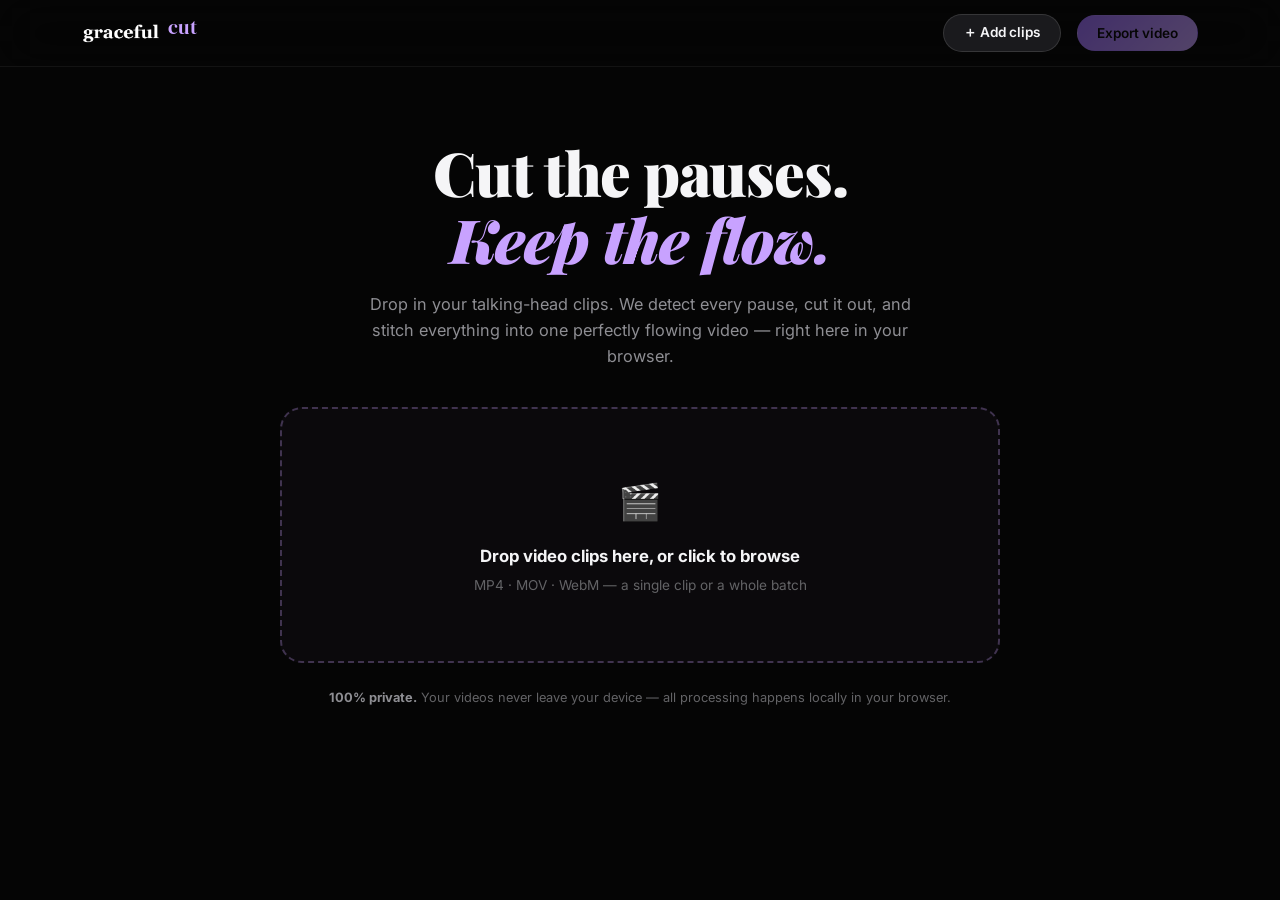
==== commit 7003f36d: "Hide editor from nav/search and add automatic failed-take removal - Remove the graceful cut link fro" ====
--- a/editor/index.html
+++ b/editor/index.html
@@ -4,6 +4,7 @@
   <meta charset="UTF-8" />
   <meta name="viewport" content="width=device-width, initial-scale=1.0" />
   <meta name="theme-color" content="#050505" />
+  <meta name="robots" content="noindex, nofollow" />
   <title>graceful cut — automatic pause removal &amp; clip stitching</title>
   <link href="https://fonts.googleapis.com/css2?family=DM+Serif+Display:ital@0;1&family=Inter:wght@300;400;500;600;700;800;900&family=Playfair+Display:ital,wght@0,400;0,700;0,900;1,400;1,700&display=swap" rel="stylesheet" />
   <link rel="icon" type="image/png" sizes="32x32" href="../Logo/favicon.png" />
@@ -205,6 +206,13 @@
     }
     input[type="range"].mini::-moz-range-thumb { width: 13px; height: 13px; border-radius: 50%; background: var(--accent); border: none; }
     .settings-note { font-size: 0.72rem; color: var(--text-dim); flex-basis: 100%; }
+    .settings-divider { width: 1px; height: 22px; background: var(--border-light); }
+    .check-group {
+      display: flex; align-items: center; gap: 0.45rem; cursor: pointer;
+      font-size: 0.78rem; color: var(--text-muted); white-space: nowrap;
+    }
+    .check-group input { accent-color: var(--accent-2); width: 15px; height: 15px; cursor: pointer; }
+    #simGroup.off { opacity: 0.35; pointer-events: none; }
 
     /* ── CLIPS ── */
     .clips-header { display: flex; align-items: baseline; gap: 1rem; margin-bottom: 0.4rem; }
@@ -323,6 +331,13 @@
       color: var(--danger); font-size: 0.8rem; opacity: 0; transition: opacity 0.15s;
     }
     .gap:hover::after { opacity: 1; }
+    .gap.retake {
+      background-image: repeating-linear-gradient(135deg, rgba(255,184,108,0.22) 0 5px, transparent 5px 11px);
+      border-left: 1px solid rgba(255,184,108,0.4);
+      border-right: 1px solid rgba(255,184,108,0.4);
+    }
+    .gap.retake:hover { background-color: rgba(255,184,108,0.14); }
+    .gap.retake::after { color: var(--warm); }
 
     .playhead {
       position: absolute; top: 0; bottom: 0; width: 2px;
@@ -412,7 +427,7 @@
     <div class="dropzone" id="dropzone">
       <div class="dz-icon">🎬</div>
       <div class="dz-title">Drop video clips here, or click to browse</div>
-      <div class="dz-sub">MP4 · MOV · WebM — add as many clips as you like</div>
+      <div class="dz-sub">MP4 · MOV · WebM — a single clip or a whole batch</div>
     </div>
     <p class="privacy-note"><b>100% private.</b> Your videos never leave your device — all processing happens locally in your browser.</p>
   </section>
@@ -454,8 +469,18 @@
         <input type="range" class="mini" id="sPad" min="0" max="0.5" step="0.01" value="0.15" />
         <output id="oPad">0.15s</output>
       </div>
-      <button class="btn small" id="redetectBtn">Re-detect pauses</button>
-      <span class="settings-note">Re-detecting applies these settings to every clip and resets any manual trims. Striped regions are cut; click one to restore it. Drag segment edges to trim, click a segment and hit ✕ (or Delete) to cut it.</span>
+      <span class="settings-divider"></span>
+      <label class="check-group" for="sRetake">
+        <input type="checkbox" id="sRetake" checked />
+        <span>Cut failed takes</span>
+      </label>
+      <div class="slider-group" id="simGroup">
+        <label for="sSim">Match strictness</label>
+        <input type="range" class="mini" id="sSim" min="0.55" max="0.9" step="0.01" value="0.72" />
+        <output id="oSim">72%</output>
+      </div>
+      <button class="btn small" id="redetectBtn">Re-detect cuts</button>
+      <span class="settings-note">Re-detecting applies these settings to every clip and resets any manual trims. Striped regions are cut — <b style="color:var(--text-muted)">dark</b> = pauses, <b style="color:var(--warm)">amber</b> = failed takes (when you restart the same line, the earlier attempt is cut). Click any cut to restore it, drag segment edges to trim, click a segment and hit ✕ (or Delete) to cut it.</span>
     </div>
 
     <div class="clips-header">
@@ -525,7 +550,7 @@
   t: 0,                // playhead position in composed (output) time
   exporting: false,
 };
-const settings = { thresholdDb: -42, minPause: 0.5, pad: 0.15 };
+const settings = { thresholdDb: -42, minPause: 0.5, pad: 0.15, retakeOn: true, retakeSim: 0.72 };
 let uid = 0;
 let insertIndex = null;      // where the next picked files get inserted (null = end)
 let actx = null, streamDest = null;
@@ -638,6 +663,7 @@
     name: file.name.replace(/\.[^.]+$/, ''),
     duration: 0, segments: [], status: 'loading',
     db: null, hop: 0.02, thumb: null,
+    mel: null, melN: 0, melHop: 0, retakes: [],
     srcNode: null, monGain: null,
   };
 }
@@ -694,31 +720,249 @@
     const rate = 16000;
     const octx = new OfflineAudioContext(1, rate, rate);
     const ab = await octx.decodeAudioData(buf);
+
+    // mono mixdown at 16 kHz — used for both loudness and retake fingerprints
+    const mono = new Float32Array(ab.length);
+    for (let c = 0; c < ab.numberOfChannels; c++) {
+      const ch = ab.getChannelData(c);
+      for (let i = 0; i < ch.length; i++) mono[i] += ch[i] / ab.numberOfChannels;
+    }
+
     const hop = 0.02;
     const win = Math.round(hop * ab.sampleRate);
-    const n = Math.max(1, Math.floor(ab.length / win));
+    const n = Math.max(1, Math.floor(mono.length / win));
     const db = new Float32Array(n);
-    const chans = [];
-    for (let c = 0; c < ab.numberOfChannels; c++) chans.push(ab.getChannelData(c));
     for (let i = 0; i < n; i++) {
       let sum = 0;
-      const s0 = i * win, s1 = Math.min(ab.length, s0 + win);
-      for (const ch of chans) for (let j = s0; j < s1; j++) { const x = ch[j]; sum += x * x; }
-      const rms = Math.sqrt(sum / ((s1 - s0) * chans.length));
-      db[i] = 20 * Math.log10(rms + 1e-7);
+      const s0 = i * win, s1 = Math.min(mono.length, s0 + win);
+      for (let j = s0; j < s1; j++) { const x = mono[j]; sum += x * x; }
+      db[i] = 20 * Math.log10(Math.sqrt(sum / (s1 - s0)) + 1e-7);
     }
     clip.db = db;
     clip.hop = hop;
     if (!isFinite(clip.duration) || clip.duration <= 0) clip.duration = n * hop;
+
+    const mel = await computeMel(mono, ab.sampleRate);
+    clip.mel = mel.feats;
+    clip.melN = mel.nMel;
+    clip.melHop = mel.hopSec;
+
     clip.segments = detectSegments(clip);
+    applyRetakes(clip);
     clip.status = 'ready';
   } catch (e) {
     console.warn('Audio analysis failed for', clip.name, e);
     clip.db = null;
+    clip.mel = null;
+    clip.retakes = [];
     clip.segments = clip.duration ? [{ start: 0, end: clip.duration }] : [];
     clip.status = 'noaudio';
   }
   refresh();
+}
+
+/* ── retake detection ──
+ * A failed take is re-recorded speech: the speaker pauses, then restarts the
+ * same line. So we fingerprint the opening of every speech segment
+ * (mel-spectrogram frames) and compare consecutive segments with DTW.
+ * If segment N+1 opens like segment N did, N was the failed attempt — cut it.
+ */
+
+const FFT = (() => {
+  const cache = {};
+  function tables(n) {
+    if (cache[n]) return cache[n];
+    const cos = new Float32Array(n / 2), sin = new Float32Array(n / 2);
+    for (let i = 0; i < n / 2; i++) {
+      cos[i] = Math.cos(-2 * Math.PI * i / n);
+      sin[i] = Math.sin(-2 * Math.PI * i / n);
+    }
+    const rev = new Uint32Array(n);
+    for (let i = 0; i < n; i++) {
+      let r = 0, x = i;
+      for (let b = 1; b < n; b <<= 1) { r = (r << 1) | (x & 1); x >>= 1; }
+      rev[i] = r;
+    }
+    return cache[n] = { cos, sin, rev };
+  }
+  function transform(re, im) {
+    const n = re.length;
+    const { cos, sin, rev } = tables(n);
+    for (let i = 0; i < n; i++) {
+      const j = rev[i];
+      if (j > i) {
+        let t = re[i]; re[i] = re[j]; re[j] = t;
+        t = im[i]; im[i] = im[j]; im[j] = t;
+      }
+    }
+    for (let size = 2; size <= n; size <<= 1) {
+      const half = size >> 1, step = n / size;
+      for (let i = 0; i < n; i += size) {
+        for (let j = i, k = 0; j < i + half; j++, k += step) {
+          const l = j + half;
+          const tre = re[l] * cos[k] - im[l] * sin[k];
+          const tim = re[l] * sin[k] + im[l] * cos[k];
+          re[l] = re[j] - tre; im[l] = im[j] - tim;
+          re[j] += tre; im[j] += tim;
+        }
+      }
+    }
+  }
+  return { transform };
+})();
+
+async function computeMel(mono, sr) {
+  const nFft = 512, hop = 256, nMel = 20;
+  const nFrames = Math.max(0, Math.floor((mono.length - nFft) / hop) + 1);
+  const feats = new Float32Array(nFrames * nMel);
+  const win = new Float32Array(nFft);
+  for (let i = 0; i < nFft; i++) win[i] = 0.5 - 0.5 * Math.cos(2 * Math.PI * i / (nFft - 1));
+
+  // triangular mel filterbank, 80 Hz – 7.6 kHz
+  const melF = f => 2595 * Math.log10(1 + f / 700);
+  const imelF = m => 700 * (Math.pow(10, m / 2595) - 1);
+  const m0 = melF(80), m1 = melF(Math.min(7600, sr / 2));
+  const bins = [];
+  for (let i = 0; i < nMel + 2; i++)
+    bins.push(Math.min(nFft / 2, Math.max(1, Math.round(nFft * imelF(m0 + (m1 - m0) * i / (nMel + 1)) / sr))));
+
+  const re = new Float32Array(nFft), im = new Float32Array(nFft);
+  const mag = new Float32Array(nFft / 2 + 1);
+  for (let f = 0; f < nFrames; f++) {
+    if ((f & 2047) === 2047) await new Promise(r => setTimeout(r)); // keep UI alive
+    const off = f * hop;
+    for (let i = 0; i < nFft; i++) { re[i] = mono[off + i] * win[i]; im[i] = 0; }
+    FFT.transform(re, im);
+    for (let i = 0; i <= nFft / 2; i++) mag[i] = re[i] * re[i] + im[i] * im[i];
+    const row = f * nMel;
+    for (let b = 0; b < nMel; b++) {
+      const lo = bins[b], mid = bins[b + 1], hi = bins[b + 2];
+      let e = 0;
+      for (let i = lo; i < mid; i++) e += mag[i] * ((i - lo) / Math.max(1, mid - lo));
+      for (let i = mid; i < hi; i++) e += mag[i] * ((hi - i) / Math.max(1, hi - mid));
+      feats[row + b] = Math.log(e + 1e-9);
+    }
+    // per-frame normalize (mean-subtract kills loudness, L2 makes dot = cosine)
+    let mean = 0;
+    for (let b = 0; b < nMel; b++) mean += feats[row + b];
+    mean /= nMel;
+    let norm = 0;
+    for (let b = 0; b < nMel; b++) { feats[row + b] -= mean; norm += feats[row + b] * feats[row + b]; }
+    norm = Math.sqrt(norm) || 1;
+    for (let b = 0; b < nMel; b++) feats[row + b] /= norm;
+  }
+
+  // final vector per frame = [static | delta], whole vector L2-normalized.
+  // The delta keeps its natural magnitude: steady sound compares on spectrum
+  // alone, transitions compare on trajectory too — different sentences move
+  // differently even when they momentarily share frequencies.
+  const D = nMel * 2, W = 1.5;
+  const out = new Float32Array(nFrames * D);
+  for (let f = 0; f < nFrames; f++) {
+    const row = f * nMel, orow = f * D;
+    let norm = 0;
+    for (let b = 0; b < nMel; b++) {
+      out[orow + b] = feats[row + b];
+      norm += out[orow + b] * out[orow + b];
+    }
+    if (f > 0 && f < nFrames - 1) {
+      for (let b = 0; b < nMel; b++) {
+        const d = (feats[row + nMel + b] - feats[row - nMel + b]) * W;
+        out[orow + nMel + b] = d;
+        norm += d * d;
+      }
+    }
+    norm = Math.sqrt(norm) || 1;
+    for (let b = 0; b < D; b++) out[orow + b] /= norm;
+  }
+  return { feats: out, nMel: D, hopSec: hop / sr };
+}
+
+// Average cosine similarity along the best DTW alignment of two segment openings.
+function openingSimilarity(clip, a, b) {
+  if (!clip.mel) return 0;
+  const N = clip.melN, hop = clip.melHop;
+  const total = Math.floor(clip.mel.length / N);
+  const maxWin = 3.0, minWin = 0.7;
+  const fa0 = Math.max(0, Math.floor(a.start / hop));
+  const fa1 = Math.min(total, Math.floor(Math.min(a.end, a.start + maxWin) / hop));
+  const fb0 = Math.max(0, Math.floor(b.start / hop));
+  const fb1 = Math.min(total, Math.floor(Math.min(b.end, b.start + maxWin) / hop));
+  const na = fa1 - fa0, nb = fb1 - fb0;
+  if (na < minWin / hop || nb < minWin / hop) return 0;
+
+  const mel = clip.mel;
+  const cost = (i, j) => {
+    let d = 0;
+    const ra = (fa0 + i) * N, rb = (fb0 + j) * N;
+    for (let k = 0; k < N; k++) d += mel[ra + k] * mel[rb + k];
+    return 1 - d; // cosine distance
+  };
+  const INF = 1e18;
+  const D = new Float64Array(na * nb).fill(INF), S = new Float64Array(na * nb).fill(1);
+  // Sakoe-Chiba band: keep the warp path near the diagonal so wildly
+  // different content can't be stretched into a false match
+  const ratio = nb / na;
+  const band = Math.max(10, Math.round(0.2 * Math.max(na, nb)));
+  for (let i = 0; i < na; i++) {
+    for (let j = 0; j < nb; j++) {
+      if (Math.abs(j - i * ratio) > band) continue;
+      const c = cost(i, j);
+      const idx = i * nb + j;
+      if (i === 0 && j === 0) { D[idx] = c; S[idx] = 1; continue; }
+      let bd = INF, bs = 0;
+      if (i > 0 && j > 0 && D[idx - nb - 1] < bd) { bd = D[idx - nb - 1]; bs = S[idx - nb - 1]; }
+      if (i > 0 && D[idx - nb] < bd) { bd = D[idx - nb]; bs = S[idx - nb]; }
+      if (j > 0 && D[idx - 1] < bd) { bd = D[idx - 1]; bs = S[idx - 1]; }
+      if (bd >= INF) continue;
+      D[idx] = bd + c;
+      S[idx] = bs + 1;
+    }
+  }
+  const last = na * nb - 1;
+  if (D[last] >= INF) return 0;
+  return 1 - D[last] / S[last]; // avg cosine along path, in [-1, 1]
+}
+
+// How much the spectrum MOVES during a segment's opening (0 = frozen).
+// Speech always moves; a steady hum/beep/drone doesn't — and a frozen
+// spectrum can't be judged for retakes (any two hums "match").
+function openingMotion(clip, seg) {
+  if (!clip.mel) return 0;
+  const N = clip.melN, hop = clip.melHop, half = N / 2;
+  const total = Math.floor(clip.mel.length / N);
+  const f0 = Math.max(0, Math.floor(seg.start / hop));
+  const f1 = Math.min(total, Math.floor(Math.min(seg.end, seg.start + 3) / hop));
+  if (f1 <= f0) return 0;
+  let acc = 0;
+  for (let f = f0; f < f1; f++) {
+    let s = 0;
+    const row = f * N + half;
+    for (let k = 0; k < half; k++) s += clip.mel[row + k] * clip.mel[row + k];
+    acc += Math.sqrt(s);
+  }
+  return acc / (f1 - f0);
+}
+
+function applyRetakes(clip) {
+  clip.retakes = [];
+  if (!settings.retakeOn || !clip.mel) return;
+  // below this the opening is a steady drone (hum/beep), not speech — skip
+  // judgment entirely rather than risk cutting on a meaningless match
+  const MOTION_GATE = 0.11;
+  const segs = clip.segments;
+  let i = 0;
+  while (i < segs.length - 1) {
+    if (openingMotion(clip, segs[i]) < MOTION_GATE || openingMotion(clip, segs[i + 1]) < MOTION_GATE) { i++; continue; }
+    const sim = openingSimilarity(clip, segs[i], segs[i + 1]);
+    if (sim >= settings.retakeSim) {
+      // segs[i] is the failed attempt — the later take wins
+      clip.retakes.push({ start: segs[i].start, end: segs[i].end, sim });
+      segs.splice(i, 1);
+      // stay at i: if the survivor is itself a failed take of the next one
+      // (third attempts), the next pass catches it
+    } else i++;
+  }
 }
 
 function detectSegments(clip) {
@@ -776,6 +1020,7 @@
   remaining.push({ start, end });
   remaining.sort((a, b) => a.start - b.start);
   clip.segments = remaining;
+  clip.retakes = (clip.retakes || []).filter(r => r.end <= gap.start + 0.02 || r.start >= gap.end - 0.02);
 }
 
 /* ═══════════════ AUDIO GRAPH ═══════════════ */
@@ -993,9 +1238,11 @@
   else if (clip.status === 'error') meta.innerHTML = '<span class="warn">⚠ format not supported — remove this clip</span>';
   else if (clip.status === 'analyzing') meta.textContent = fmt(clip.duration) + ' · detecting pauses…';
   else {
-    const pauses = gapsOf(clip).length;
+    const retakes = (clip.retakes || []).length;
+    const pauses = Math.max(0, gapsOf(clip).length - retakes);
     const saved = Math.max(0, clip.duration - keptDur(clip));
     let s = fmt(clip.duration) + ' · ' + pauses + (pauses === 1 ? ' pause cut' : ' pauses cut');
+    if (retakes) s += ' · <span class="warn">' + retakes + (retakes === 1 ? ' failed take cut' : ' failed takes cut') + '</span>';
     if (saved > 0.05) s += ' · <span class="saved">saved ' + fmtS(saved) + '</span>';
     if (clip.status === 'noaudio') s += ' · <span class="warn">no audio track — kept in full</span>';
     if (!clip.segments.length) s = fmt(clip.duration) + ' · <span class="warn">fully cut — click the strip to restore</span>';
@@ -1086,9 +1333,15 @@
   for (const g of gapsOf(clip)) {
     const el = document.createElement('div');
     el.className = 'gap';
+    const rt = (clip.retakes || []).find(r => r.start >= g.start - 0.02 && r.end <= g.end + 0.02);
+    if (rt) {
+      el.classList.add('retake');
+      el.title = 'Failed take cut (' + Math.round(rt.sim * 100) + '% match with the next take) — click to restore';
+    } else {
+      el.title = 'Cut: ' + fmtS(g.end - g.start) + ' — click to restore';
+    }
     el.style.left = pct(g.start);
     el.style.width = pct(g.end - g.start);
-    el.title = 'Cut: ' + fmtS(g.end - g.start) + ' — click to restore';
     el.addEventListener('click', e => {
       e.stopPropagation();
       stopPlayback();
@@ -1418,15 +1671,27 @@
 bindSlider('#sMin', '#oMin', 'minPause', v => v.toFixed(2) + 's');
 bindSlider('#sPad', '#oPad', 'pad', v => v.toFixed(2) + 's');
 
+$('#sRetake').addEventListener('change', e => {
+  settings.retakeOn = e.target.checked;
+  $('#simGroup').classList.toggle('off', !settings.retakeOn);
+});
+bindSlider('#sSim', '#oSim', 'retakeSim', v => Math.round(v * 100) + '%');
+
 $('#redetectBtn').addEventListener('click', () => {
   const analyzed = state.clips.filter(c => c.db);
   if (!analyzed.length) return;
   stopPlayback();
-  for (const c of analyzed) c.segments = detectSegments(c);
+  let retakeCount = 0;
+  for (const c of analyzed) {
+    c.segments = detectSegments(c);
+    applyRetakes(c);
+    retakeCount += (c.retakes || []).length;
+  }
   state.sel = null;
   state.t = 0;
   refresh();
-  toast('Pauses re-detected on ' + analyzed.length + (analyzed.length === 1 ? ' clip' : ' clips'));
+  toast('Re-detected on ' + analyzed.length + (analyzed.length === 1 ? ' clip' : ' clips')
+    + (retakeCount ? ' — cut ' + retakeCount + (retakeCount === 1 ? ' failed take' : ' failed takes') : ''));
 });
 
 /* ═══════════════ WIRING ═══════════════ */
@@ -1508,7 +1773,7 @@
 refresh();
 
 /* exposed for debugging & tests */
-window.gracefulEditor = { state, settings, addFiles, detectSegments, totalDur, rawDur, locate, player };
+window.gracefulEditor = { state, settings, addFiles, detectSegments, applyRetakes, openingSimilarity, openingMotion, totalDur, rawDur, locate, player };
 </script>
 </body>
 </html>
